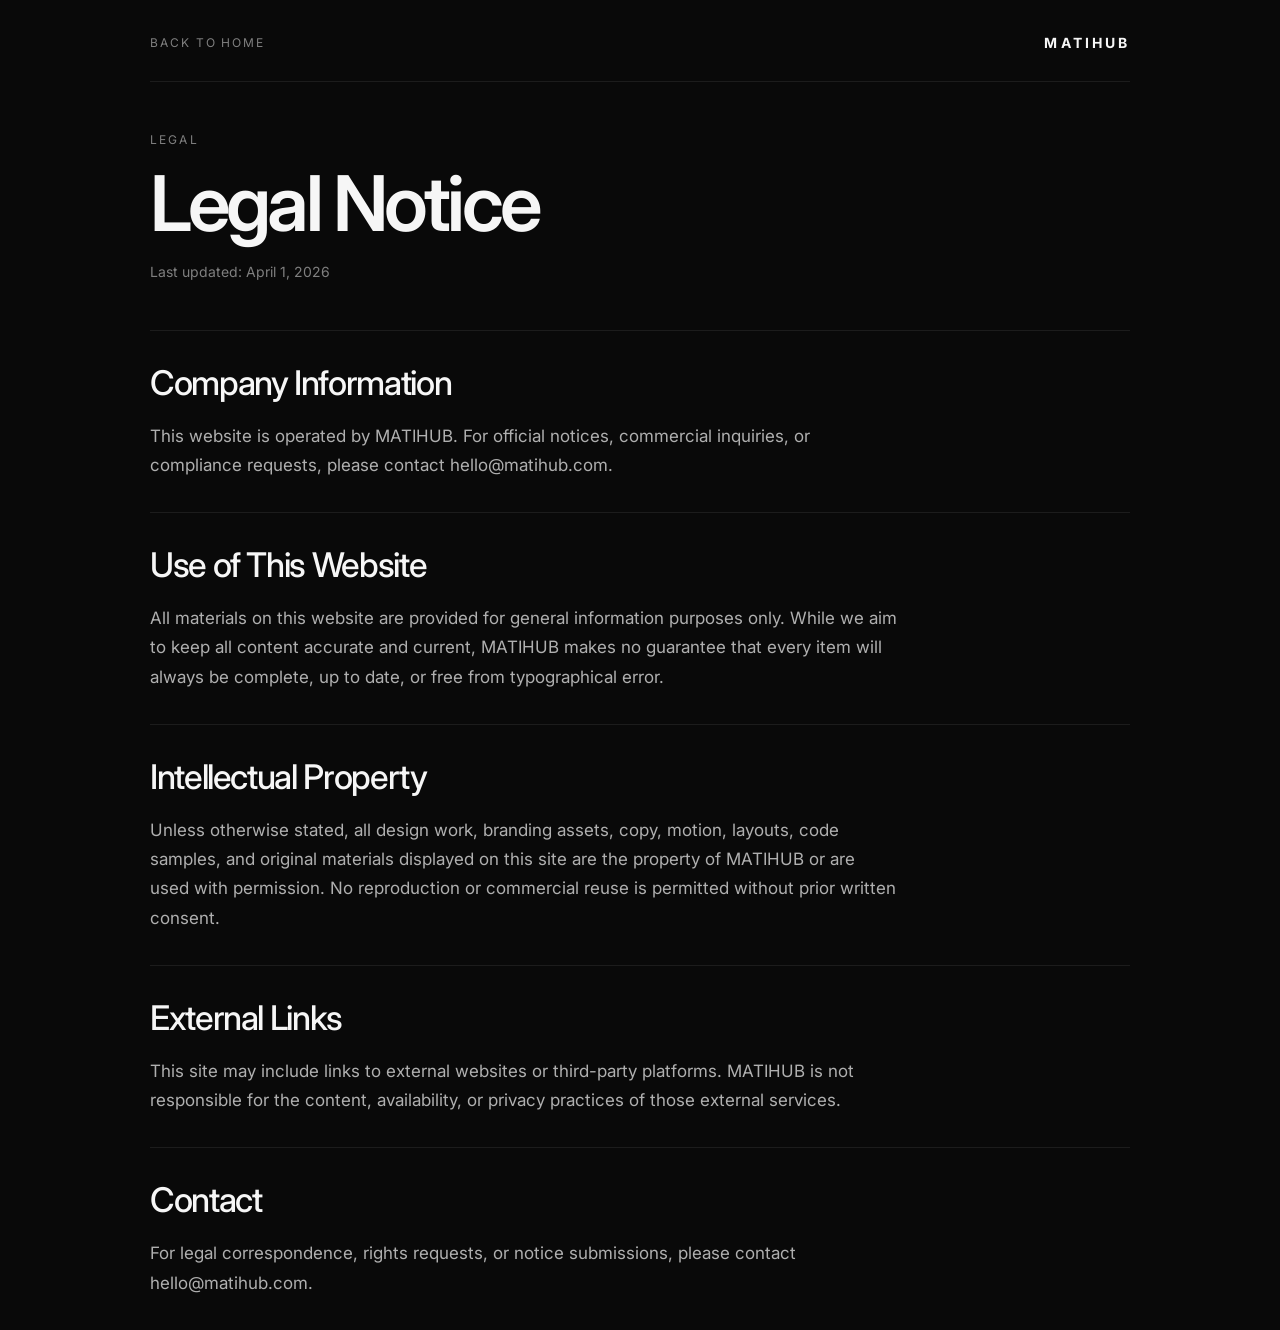
==== legal-notice.html @ 94ac6697 "Initial commit: MATIHUB website Static site for matihub.com - creative agency and production.  Co-Au" ====
<!DOCTYPE html>
<html lang="en">
<head>
  <meta charset="UTF-8">
  <meta name="viewport" content="width=device-width, initial-scale=1.0">
  <title>Legal Notice | MATIHUB</title>
  <meta name="description" content="Legal notice for MATIHUB.">
  <link rel="stylesheet" href="css/style.css?v=20260401-1">
  <link rel="preconnect" href="https://fonts.googleapis.com">
  <link rel="preconnect" href="https://fonts.gstatic.com" crossorigin>
  <link href="https://fonts.googleapis.com/css2?family=Inter:wght@300;400;500;600;700&display=swap" rel="stylesheet">
</head>
<body class="loaded">
  <div class="legal-page">
    <div class="legal-shell">
      <header class="legal-topbar">
        <a href="/index.html" class="legal-back">Back to home</a>
        <div class="legal-mark">MATIHUB</div>
      </header>

      <main class="legal-main">
        <span class="legal-eyebrow">Legal</span>
        <h1 class="legal-title">Legal Notice</h1>
        <p class="legal-updated">Last updated: April 1, 2026</p>

        <div class="legal-content">
          <section class="legal-section">
            <h2>Company Information</h2>
            <p>
              This website is operated by MATIHUB. For official notices, commercial
              inquiries, or compliance requests, please contact hello@matihub.com.
            </p>
          </section>

          <section class="legal-section">
            <h2>Use of This Website</h2>
            <p>
              All materials on this website are provided for general information
              purposes only. While we aim to keep all content accurate and current,
              MATIHUB makes no guarantee that every item will always be complete,
              up to date, or free from typographical error.
            </p>
          </section>

          <section class="legal-section">
            <h2>Intellectual Property</h2>
            <p>
              Unless otherwise stated, all design work, branding assets, copy,
              motion, layouts, code samples, and original materials displayed on
              this site are the property of MATIHUB or are used with permission.
              No reproduction or commercial reuse is permitted without prior
              written consent.
            </p>
          </section>

          <section class="legal-section">
            <h2>External Links</h2>
            <p>
              This site may include links to external websites or third-party
              platforms. MATIHUB is not responsible for the content, availability,
              or privacy practices of those external services.
            </p>
          </section>

          <section class="legal-section">
            <h2>Contact</h2>
            <p>
              For legal correspondence, rights requests, or notice submissions,
              please contact hello@matihub.com.
            </p>
          </section>
        </div>
      </main>
    </div>
  </div>
</body>
</html>
---- css/style.css ----
/* ============================================
   MATIHUB - Global Styles
   Dark premium creative agency theme
   ============================================ */

/* --- Reset & Base --- */
*, *::before, *::after {
  margin: 0;
  padding: 0;
  box-sizing: border-box;
}

:root {
  --bg: #090909;
  --text: #f6f6f6;
  --text-dim: rgba(246, 246, 246, 0.5);
  --text-dimmer: rgba(246, 246, 246, 0.25);
  --accent: #f6f6f6;
  --stripe-bg: #090909;
  --font-main: 'Inter', Arial, sans-serif;
  --nav-height: 148px;
  --ease: cubic-bezier(0.25, 0.1, 0.25, 1);
  --ease-out: cubic-bezier(0.16, 1, 0.3, 1);
}

html {
  scroll-behavior: smooth;
  -webkit-font-smoothing: antialiased;
  -moz-osx-font-smoothing: grayscale;
  overflow-x: hidden;
}

body {
  font-family: var(--font-main);
  background-color: var(--bg);
  color: var(--text);
  line-height: 1.5;
  overflow-x: hidden;
  opacity: 0;
  transition: opacity 0.6s var(--ease);
}

body.loaded {
  opacity: 1;
}

a {
  color: inherit;
  text-decoration: none;
}

img, video {
  display: block;
  max-width: 100%;
}

button {
  border: none;
  background: none;
  cursor: pointer;
  color: inherit;
  font-family: inherit;
}

::selection {
  background: rgba(246, 246, 246, 0.2);
  color: var(--text);
}

/* --- Page Loader --- */
.page-loader {
  position: fixed;
  inset: 0;
  z-index: 9999;
  background: var(--bg);
  display: flex;
  align-items: center;
  justify-content: center;
  transition: opacity 0.8s var(--ease), visibility 0.8s;
}

.page-loader.hidden {
  opacity: 0;
  visibility: hidden;
  pointer-events: none;
}

.loader-text {
  font-size: 32px;
  font-weight: 600;
  letter-spacing: 6px;
  text-transform: uppercase;
  animation: loaderPulse 1.2s ease-in-out infinite;
}

@keyframes loaderPulse {
  0%, 100% { opacity: 0.3; }
  50% { opacity: 1; }
}

/* ============================================
   Navigation
   ============================================ */
.nav {
  position: fixed;
  top: 0;
  left: 0;
  right: 0;
  z-index: 990;
  padding: 2px 8px 0;
  height: var(--nav-height);
  transition: background-color 0.4s var(--ease), box-shadow 0.4s var(--ease);
}

.nav__inner {
  max-width: 1400px;
  margin: 0 auto;
  height: 100%;
  display: flex;
  align-items: flex-start;
  justify-content: space-between;
}

.nav__logo {
  z-index: 1001;
  position: relative;
  display: block;
  width: 116px;
  height: 102px;
  background: #000;
  overflow: visible;
  flex: 0 0 auto;
}

.logo-mark {
  position: relative;
  display: block;
  width: 100%;
  height: 100%;
  transition: opacity 0.3s var(--ease);
}

.logo-mark:hover {
  opacity: 0.7;
}

.logo-mark__vertical {
  position: absolute;
  left: 27px;
  top: 35px;
  display: block;
  font-size: 14px;
  font-weight: 400;
  line-height: 0.78;
  letter-spacing: 0.015em;
  writing-mode: vertical-rl;
  transform: rotate(180deg);
}

.logo-mark__letters {
  position: absolute;
  left: 54px;
  top: 18px;
  display: flex;
  flex-direction: column;
  align-items: flex-start;
  gap: 0;
}

.logo-mark__letter {
  display: block;
  width: 41px;
  font-size: 50px;
  font-weight: 500;
  line-height: 0.72;
  letter-spacing: -0.1em;
  text-align: left;
}

.logo-mark__letter:last-child {
  width: 45px;
  margin-top: -4px;
}

.nav__menu {
  display: flex;
  gap: 40px;
  padding-top: 20px;
}

.nav__link {
  font-size: 14px;
  font-weight: 400;
  letter-spacing: -0.2px;
  position: relative;
  padding: 4px 0;
  transition: opacity 0.3s var(--ease);
}

.nav__link::after {
  content: '';
  position: absolute;
  bottom: 0;
  left: 0;
  width: 0;
  height: 1px;
  background: var(--text);
  transition: width 0.4s var(--ease-out);
}

.nav__link:hover::after {
  width: 100%;
}

.nav__link:hover {
  opacity: 0.7;
}

/* Burger */
.nav__burger {
  display: none;
  flex-direction: column;
  justify-content: center;
  gap: 6px;
  width: 30px;
  height: 30px;
  z-index: 1001;
}

.nav__burger span {
  display: block;
  width: 100%;
  height: 1.5px;
  background: var(--text);
  transition: transform 0.4s var(--ease-out), opacity 0.3s;
}

.nav__burger.active span:first-child {
  transform: translateY(3.75px) rotate(45deg);
}

.nav__burger.active span:last-child {
  transform: translateY(-3.75px) rotate(-45deg);
}

/* Mobile menu */
.mobile-menu {
  position: fixed;
  inset: 0;
  z-index: 1000;
  background: var(--bg);
  display: flex;
  align-items: center;
  justify-content: center;
  opacity: 0;
  visibility: hidden;
  transition: opacity 0.5s var(--ease-out), visibility 0.5s;
}

.mobile-menu.active {
  opacity: 1;
  visibility: visible;
}

.mobile-menu__inner {
  display: flex;
  flex-direction: column;
  align-items: center;
  gap: 24px;
}

.mobile-menu__link {
  font-size: 48px;
  font-weight: 500;
  letter-spacing: -1.5px;
  opacity: 0;
  transform: translateY(30px);
  transition: opacity 0.5s var(--ease-out), transform 0.5s var(--ease-out);
}

.mobile-menu.active .mobile-menu__link {
  opacity: 1;
  transform: translateY(0);
}

.mobile-menu.active .mobile-menu__link:nth-child(1) { transition-delay: 0.1s; }
.mobile-menu.active .mobile-menu__link:nth-child(2) { transition-delay: 0.15s; }
.mobile-menu.active .mobile-menu__link:nth-child(3) { transition-delay: 0.2s; }
.mobile-menu.active .mobile-menu__link:nth-child(4) { transition-delay: 0.25s; }

/* ============================================
   Hero Section
   ============================================ */
.hero {
  position: relative;
  width: 100%;
  height: 100vh;
  min-height: 550px;
  overflow: hidden;
  display: flex;
  align-items: center;
  justify-content: center;
}

.hero__video-wrap {
  position: absolute;
  inset: 0;
  z-index: 1;
}

.hero__video {
  width: 100%;
  height: 100%;
  object-fit: cover;
  opacity: 0;
  transition: opacity 1.5s var(--ease);
}

.hero__video.loaded {
  opacity: 1;
}

/* Vertical stripe bars - zebra/grid effect */
.hero__stripes {
  position: absolute;
  inset: 0;
  z-index: 2;
  pointer-events: none;
}

.stripe {
  position: absolute;
  top: 0;
  bottom: 0;
  width: 60px;
  background: var(--stripe-bg);
  transform: scaleY(1);
  transition: transform 1.2s var(--ease-out);
}

/* Position stripes across the viewport at intervals */
.stripe--1  { left: calc(50% - 600px); }
.stripe--2  { left: calc(50% - 540px + 15px); }
.stripe--3  { left: calc(50% - 470px); }
.stripe--4  { left: calc(50% - 400px + 10px); }
.stripe--5  { left: calc(50% - 330px); }
.stripe--6  { left: calc(50% - 260px + 5px); }
.stripe--7  { left: calc(50% - 190px); }
.stripe--8  { left: calc(50% - 120px + 10px); }
.stripe--9  { left: calc(50% - 55px); }
.stripe--10 { left: calc(50% + 10px); }
.stripe--11 { left: calc(50% + 75px); }
.stripe--12 { left: calc(50% + 140px + 5px); }
.stripe--13 { left: calc(50% + 210px); }
.stripe--14 { left: calc(50% + 275px + 10px); }
.stripe--15 { left: calc(50% + 345px); }
.stripe--16 { left: calc(50% + 415px + 5px); }
.stripe--17 { left: calc(50% + 480px); }
.stripe--18 { left: calc(50% + 545px + 10px); }
.stripe--19 { left: calc(50% - 665px); }
.stripe--20 { left: calc(50% + 615px); }

/* Staggered stripe animation on load */
.hero.animate-stripes .stripe {
  animation: stripeReveal 1.8s var(--ease-out) forwards;
}

.stripe--1  { animation-delay: 0.05s; }
.stripe--2  { animation-delay: 0.1s; }
.stripe--3  { animation-delay: 0.15s; }
.stripe--4  { animation-delay: 0.2s; }
.stripe--5  { animation-delay: 0.25s; }
.stripe--6  { animation-delay: 0.3s; }
.stripe--7  { animation-delay: 0.35s; }
.stripe--8  { animation-delay: 0.4s; }
.stripe--9  { animation-delay: 0.45s; }
.stripe--10 { animation-delay: 0.5s; }
.stripe--11 { animation-delay: 0.55s; }
.stripe--12 { animation-delay: 0.6s; }
.stripe--13 { animation-delay: 0.65s; }
.stripe--14 { animation-delay: 0.7s; }
.stripe--15 { animation-delay: 0.75s; }
.stripe--16 { animation-delay: 0.8s; }
.stripe--17 { animation-delay: 0.85s; }
.stripe--18 { animation-delay: 0.9s; }
.stripe--19 { animation-delay: 0s; }
.stripe--20 { animation-delay: 0.95s; }

@keyframes stripeReveal {
  0% {
    transform: scaleY(1);
    opacity: 1;
  }
  60% {
    opacity: 1;
  }
  100% {
    transform: scaleY(0);
    opacity: 0;
  }
}

/* After stripes open we add a subtle parallax stripe overlay */
.hero__stripes.revealed .stripe {
  transform: scaleY(0);
  opacity: 0;
}

.hero__content {
  position: relative;
  z-index: 3;
  text-align: center;
  padding: 0 20px;
}

.hero__title {
  font-size: clamp(48px, 10vw, 120px);
  font-weight: 700;
  letter-spacing: clamp(4px, 1.5vw, 16px);
  text-transform: uppercase;
  line-height: 1;
  opacity: 0;
  transform: translateY(40px);
  transition: opacity 1s var(--ease-out) 1.2s, transform 1s var(--ease-out) 1.2s;
}

.hero.visible .hero__title {
  opacity: 1;
  transform: translateY(0);
}

.hero__subtitle {
  font-size: clamp(12px, 1.5vw, 16px);
  font-weight: 300;
  letter-spacing: 3px;
  margin-top: 20px;
  opacity: 0;
  transform: translateY(20px);
  transition: opacity 0.8s var(--ease-out) 1.6s, transform 0.8s var(--ease-out) 1.6s;
}

.hero.visible .hero__subtitle {
  opacity: 0.7;
  transform: translateY(0);
}

/* Scroll indicator */
.hero__scroll-indicator {
  position: absolute;
  bottom: 40px;
  left: 50%;
  transform: translateX(-50%);
  z-index: 3;
  opacity: 0;
  transition: opacity 1s var(--ease) 2.2s;
}

.hero.visible .hero__scroll-indicator {
  opacity: 0.5;
}

.scroll-line {
  width: 1px;
  height: 60px;
  background: linear-gradient(to bottom, var(--text), transparent);
  animation: scrollPulse 2s ease-in-out infinite;
}

@keyframes scrollPulse {
  0%, 100% {
    transform: scaleY(1);
    opacity: 0.5;
  }
  50% {
    transform: scaleY(0.5);
    opacity: 1;
  }
}

/* ============================================
   About Section
   ============================================ */
.about {
  position: relative;
  padding: 160px 40px;
  min-height: 100vh;
  display: flex;
  align-items: center;
}

.about__container {
  max-width: none;
  width: 100%;
}

.about__badge {
  display: inline-block;
  padding: 8px 20px;
  border: 1px solid rgba(246, 246, 246, 0.15);
  border-radius: 100px;
  font-size: 12px;
  letter-spacing: 0.5px;
  color: var(--text-dim);
  margin-bottom: 60px;
}

.about__headline {
  font-size: clamp(48px, 8vw, 128px);
  font-weight: 700;
  line-height: 0.9;
  letter-spacing: -0.04em;
  max-width: 100%;
  margin-bottom: 36px;
}

.about__corner {
  position: absolute;
  bottom: 60px;
  right: 40px;
  text-align: right;
  max-width: 440px;
}

.about__corner-title {
  font-size: clamp(24px, 2.4vw, 36px);
  font-weight: 400;
  line-height: 1.02;
  letter-spacing: -0.03em;
  margin-bottom: 10px;
  color: var(--text);
}

.about__corner-sub {
  display: block;
  font-size: clamp(14px, 1.2vw, 18px);
  letter-spacing: 0.28em;
  text-transform: uppercase;
  color: var(--text-dim);
}

.about__tagline {
  font-size: clamp(20px, 3vw, 30px);
  font-weight: 300;
  letter-spacing: -0.5px;
  color: var(--text-dim);
  max-width: 700px;
  margin-bottom: 60px;
}

.about__cta {
  margin-bottom: 80px;
}

.about__worldwide {
  font-size: 14px;
  letter-spacing: -0.2px;
  color: var(--text-dim);
}

/* Buttons */
.btn {
  display: inline-block;
  font-family: var(--font-main);
  font-size: 14px;
  font-weight: 400;
  letter-spacing: 0.5px;
  cursor: pointer;
  transition: all 0.4s var(--ease-out);
}

.btn--primary {
  padding: 14px 40px;
  background: var(--text);
  color: var(--bg);
  border-radius: 100px;
}

.btn--primary:hover {
  background: rgba(246, 246, 246, 0.85);
  transform: translateY(-2px);
}

.btn--outline {
  padding: 14px 40px;
  border: 1px solid rgba(246, 246, 246, 0.3);
  border-radius: 100px;
  color: var(--text);
}

.btn--outline:hover {
  border-color: var(--text);
  background: rgba(246, 246, 246, 0.05);
}

/* ============================================
   Works Section
   ============================================ */
.works {
  padding: 120px 40px;
}

.works__container {
  max-width: 1200px;
  margin: 0 auto;
}

.works__title {
  font-size: clamp(14px, 2.2vw, 24px);
  font-weight: 700;
  letter-spacing: clamp(1.5px, 0.25vw, 3px);
  text-transform: uppercase;
  margin-bottom: 60px;
}

.works__grid {
  display: grid;
  grid-template-columns: repeat(3, 1fr);
  gap: 24px;
}

.work-card {
  display: block;
  position: relative;
  overflow: hidden;
  border-radius: 8px;
  cursor: pointer;
  aspect-ratio: 16 / 10;
}

.work-card__media {
  position: relative;
  width: 100%;
  height: 100%;
  overflow: hidden;
}

.work-card__img {
  width: 100%;
  height: 100%;
  object-fit: cover;
  transition: transform 0.6s var(--ease-out), opacity 0.5s var(--ease);
}

.work-card__video {
  position: absolute;
  inset: 0;
  width: 100%;
  height: 100%;
  object-fit: cover;
  opacity: 0;
  transition: opacity 0.5s var(--ease);
}

.work-card:hover .work-card__img {
  transform: scale(1.05);
  opacity: 0;
}

.work-card:hover .work-card__video {
  opacity: 1;
}

.work-card__info {
  position: absolute;
  bottom: 0;
  left: 0;
  right: 0;
  padding: 24px;
  background: linear-gradient(transparent, rgba(0,0,0,0.8));
  transform: translateY(10px);
  opacity: 0;
  transition: transform 0.4s var(--ease-out), opacity 0.4s var(--ease);
}

.work-card:hover .work-card__info {
  transform: translateY(0);
  opacity: 1;
}

.work-card__name {
  font-size: 18px;
  font-weight: 600;
  letter-spacing: -0.3px;
  margin-bottom: 4px;
}

.work-card__type {
  font-size: 12px;
  font-weight: 300;
  color: var(--text-dim);
  letter-spacing: 0.5px;
  text-transform: uppercase;
}

.works__all {
  text-align: center;
  margin-top: 60px;
}

/* ============================================
   Philosophy Section
   ============================================ */
.philosophy {
  padding: 140px 40px;
}

.philosophy__container {
  max-width: 1220px;
  margin: 0 auto;
}

.philosophy__intro {
  max-width: 1220px;
  margin-left: auto;
  margin-right: auto;
  margin-bottom: 72px;
  display: flex;
  flex-direction: column;
  align-items: center;
}

.philosophy__eyebrow {
  display: inline-block;
  margin-bottom: 26px;
  font-size: clamp(14px, 2.2vw, 24px);
  font-weight: 700;
  letter-spacing: clamp(1.5px, 0.25vw, 3px);
  text-transform: uppercase;
  color: var(--text);
  align-self: flex-start;
}

.philosophy__title {
  font-size: clamp(40px, 6vw, 72px);
  font-weight: 600;
  line-height: 1.05;
  letter-spacing: -3px;
  max-width: none;
  white-space: normal;
  color: var(--text);
}

.discipline-system {
  display: grid;
  grid-template-columns: minmax(280px, 420px) minmax(0, 1fr);
  gap: 64px;
  align-items: stretch;
}

.discipline-system__nav {
  display: flex;
  flex-direction: column;
  border-top: 1px solid rgba(246, 246, 246, 0.09);
}

.discipline-system__nav:hover .discipline-trigger {
  opacity: 0.5;
}

.discipline-trigger {
  position: relative;
  display: flex;
  align-items: baseline;
  gap: 18px;
  width: 100%;
  padding: 24px 0 24px 20px;
  border: 0;
  border-bottom: 1px solid rgba(246, 246, 246, 0.09);
  background: transparent;
  color: rgba(246, 246, 246, 0.48);
  text-align: left;
  transition:
    color 0.28s var(--ease),
    opacity 0.28s var(--ease),
    background-color 0.28s var(--ease);
}

.discipline-trigger::before {
  content: "";
  position: absolute;
  left: 0;
  top: 18px;
  bottom: 18px;
  width: 1px;
  background: rgba(246, 246, 246, 0.2);
  opacity: 0.32;
  transform: scaleY(0.28);
  transform-origin: center;
  transition:
    transform 0.28s var(--ease-out),
    opacity 0.28s var(--ease),
    background-color 0.28s var(--ease);
}

.discipline-trigger::after {
  content: "";
  position: absolute;
  inset: 8px 0;
  background: linear-gradient(90deg, rgba(246, 246, 246, 0.05), transparent 70%);
  opacity: 0;
  transition: opacity 0.28s var(--ease);
  pointer-events: none;
}

.discipline-trigger:hover,
.discipline-trigger:focus-visible,
.discipline-trigger.is-active {
  opacity: 1 !important;
  color: var(--text);
}

.discipline-trigger:hover::before,
.discipline-trigger:focus-visible::before,
.discipline-trigger.is-active::before {
  opacity: 1;
  transform: scaleY(1);
  background: rgba(246, 246, 246, 0.9);
}

.discipline-trigger:hover::after,
.discipline-trigger:focus-visible::after,
.discipline-trigger.is-active::after {
  opacity: 1;
}

.discipline-trigger:focus-visible {
  outline: 1px solid rgba(246, 246, 246, 0.55);
  outline-offset: 6px;
}

.discipline-trigger__number {
  flex: 0 0 auto;
  min-width: 28px;
  font-size: 11px;
  letter-spacing: 0.18em;
  text-transform: uppercase;
  color: rgba(246, 246, 246, 0.34);
  transition: color 0.28s var(--ease);
}

.discipline-trigger__title {
  font-size: clamp(23px, 2vw, 31px);
  font-weight: 500;
  letter-spacing: -0.045em;
  line-height: 1;
}

.discipline-trigger.is-active .discipline-trigger__number,
.discipline-trigger:hover .discipline-trigger__number,
.discipline-trigger:focus-visible .discipline-trigger__number {
  color: rgba(246, 246, 246, 0.62);
}

.discipline-system__panel-wrap {
  position: relative;
  min-height: 100%;
  padding-top: 0;
  overflow: hidden;
}

.discipline-panels-track {
  position: relative;
}

.discipline-system__kicker {
  position: absolute;
  inset: 0;
  z-index: 0;
  font-size: clamp(40px, 6vw, 72px);
  font-weight: 600;
  line-height: 0.88;
  letter-spacing: -3px;
  color: var(--text);
  transition:
    filter 0.3s var(--ease),
    opacity 0.3s var(--ease),
    transform 0.3s var(--ease);
}

.discipline-system__panel-wrap.has-active-panel .discipline-system__kicker {
  opacity: 0.28;
  filter: blur(7px);
  transform: translateY(6px);
}

.discipline-system__kicker-word {
  position: absolute;
  display: block;
  white-space: nowrap;
}

.discipline-system__kicker-word--results {
  top: 18%;
  left: 50%;
  transform: translateX(-50%);
  text-align: center;
}

.discipline-system__kicker-word--that {
  top: 50%;
  left: 50%;
  transform: translate(-50%, -50%);
  text-align: center;
}

.discipline-system__kicker-word--last {
  left: 50%;
  top: 82%;
  transform: translate(-50%, -100%);
  text-align: center;
}

.discipline-panel {
  position: relative;
  z-index: 1;
  max-width: 720px;
  margin-top: 28px;
  opacity: 0;
  transform: translateY(14px);
  transition: opacity 0.3s var(--ease), transform 0.3s var(--ease);
}

.discipline-panel.is-active {
  opacity: 1;
  transform: translateY(0);
}

.discipline-carousel-dots {
  display: none;
}

.discipline-panel__number {
  display: inline-block;
  margin-bottom: 18px;
  font-size: 11px;
  letter-spacing: 0.22em;
  text-transform: uppercase;
  color: rgba(246, 246, 246, 0.34);
}

.discipline-panel__title {
  max-width: 12ch;
  font-size: clamp(34px, 4vw, 66px);
  font-weight: 500;
  line-height: 0.95;
  letter-spacing: -0.055em;
  color: var(--text);
}

.discipline-panel__description {
  max-width: 62ch;
  margin-top: 28px;
  font-size: clamp(17px, 1.5vw, 22px);
  line-height: 1.62;
  letter-spacing: -0.015em;
  color: rgba(246, 246, 246, 0.62);
}

/* ============================================
   Contacts Section
   ============================================ */
.contacts {
  padding: 160px 40px;
  min-height: 80vh;
  display: flex;
  align-items: center;
}

.contacts__container {
  max-width: 1100px;
  margin: 0 auto;
  width: 100%;
  display: grid;
  grid-template-columns: 1fr 1fr;
  gap: 80px;
  align-items: start;
}

.contacts__title {
  font-size: clamp(40px, 6vw, 72px);
  font-weight: 600;
  letter-spacing: -3px;
  line-height: 1.05;
  margin-bottom: 24px;
}

.contacts__eyebrow {
  display: inline-block;
  margin-bottom: 30px;
  font-size: clamp(14px, 2.2vw, 24px);
  font-weight: 700;
  letter-spacing: clamp(1.5px, 0.25vw, 3px);
  text-transform: uppercase;
  color: var(--text);
}

.contacts__location {
  font-size: 14px;
  color: var(--text-dim);
  letter-spacing: -0.2px;
}

.contacts__cta {
  margin-top: 28px;
}

.contacts__right {
  padding-top: 72px;
}

.contacts__item {
  padding: 24px 0;
  border-bottom: 1px solid rgba(246, 246, 246, 0.08);
}

.contacts__item:first-child {
  border-top: 1px solid rgba(246, 246, 246, 0.08);
}

.contacts__label {
  display: block;
  font-size: 11px;
  font-weight: 400;
  letter-spacing: 1px;
  text-transform: uppercase;
  color: var(--text-dimmer);
  margin-bottom: 8px;
}

.contacts__value {
  font-size: 20px;
  font-weight: 400;
  letter-spacing: -0.5px;
}

.contacts__value--link {
  position: relative;
  transition: opacity 0.3s var(--ease);
}

.contacts__value--link::after {
  content: '';
  position: absolute;
  bottom: -2px;
  left: 0;
  width: 0;
  height: 1px;
  background: var(--text);
  transition: width 0.4s var(--ease-out);
}

.contacts__value--link:hover::after {
  width: 100%;
}

.contacts__value--link:hover {
  opacity: 0.7;
}

/* ============================================
   Footer
   ============================================ */
.footer {
  padding: 40px;
  border-top: 1px solid rgba(246, 246, 246, 0.06);
}

.footer__container {
  max-width: 1400px;
  margin: 0 auto;
  display: flex;
  align-items: center;
  justify-content: space-between;
}

.footer__location {
  display: flex;
  flex-direction: column;
  gap: 4px;
  font-size: 16px;
  line-height: 1.35;
  color: var(--text);
}

.footer__nav {
  display: flex;
}

.footer__nav-links {
  display: flex;
  align-items: flex-end;
  gap: 32px;
}

.footer__nav-group {
  display: flex;
  flex-direction: column;
  align-items: center;
  gap: 10px;
}

.footer__nav-label {
  font-size: 11px;
  font-weight: 400;
  letter-spacing: 0.18em;
  text-transform: uppercase;
  color: var(--text-dimmer);
}

.footer__link {
  font-size: 13px;
  font-weight: 400;
  letter-spacing: -0.2px;
  color: var(--text-dim);
  transition: color 0.3s var(--ease);
}

.footer__link:hover {
  color: var(--text);
}

.footer__credit {
  font-size: 15px;
  color: var(--text);
  letter-spacing: -0.1px;
}

/* ============================================
   Legal Pages
   ============================================ */
.legal-page {
  min-height: 100vh;
  padding: 32px;
}

.legal-shell {
  max-width: 980px;
  margin: 0 auto;
}

.legal-topbar {
  display: flex;
  align-items: center;
  justify-content: space-between;
  gap: 24px;
  padding-bottom: 28px;
}

.legal-back {
  font-size: 12px;
  letter-spacing: 0.16em;
  text-transform: uppercase;
  color: var(--text-dim);
}

.legal-back:hover {
  color: var(--text);
}

.legal-mark {
  font-size: 14px;
  font-weight: 700;
  letter-spacing: 0.22em;
  text-transform: uppercase;
  color: var(--text);
}

.legal-main {
  border-top: 1px solid rgba(246, 246, 246, 0.08);
  padding-top: 44px;
}

.legal-eyebrow {
  display: inline-block;
  margin-bottom: 18px;
  font-size: 12px;
  letter-spacing: 0.18em;
  text-transform: uppercase;
  color: var(--text-dim);
}

.legal-title {
  max-width: 12ch;
  font-size: clamp(42px, 6vw, 78px);
  font-weight: 600;
  line-height: 0.96;
  letter-spacing: -0.05em;
}

.legal-updated {
  margin-top: 20px;
  font-size: 14px;
  color: var(--text-dim);
}

.legal-content {
  display: grid;
  gap: 32px;
  margin-top: 48px;
}

.legal-section {
  padding-top: 26px;
  border-top: 1px solid rgba(246, 246, 246, 0.08);
}

.legal-section h2 {
  margin-bottom: 14px;
  font-size: clamp(24px, 2.8vw, 34px);
  font-weight: 500;
  letter-spacing: -0.04em;
}

.legal-section p,
.legal-section li {
  max-width: 68ch;
  font-size: 17px;
  line-height: 1.72;
  color: rgba(246, 246, 246, 0.7);
}

.legal-section ul {
  display: grid;
  gap: 10px;
  padding-left: 20px;
}

/* ============================================
   Scroll Animations
   ============================================ */
[data-animate] {
  opacity: 0;
  transform: translateY(40px);
  transition: opacity 0.8s var(--ease-out), transform 0.8s var(--ease-out);
}

[data-animate].visible {
  opacity: 1;
  transform: translateY(0);
}

[data-animate][data-delay="200"] { transition-delay: 0.2s; }
[data-animate][data-delay="400"] { transition-delay: 0.4s; }
[data-animate][data-delay="600"] { transition-delay: 0.6s; }
[data-animate][data-delay="800"] { transition-delay: 0.8s; }
[data-animate][data-delay="1000"] { transition-delay: 1s; }

/* ============================================
   Responsive
   ============================================ */
@media (max-width: 1200px) {
  .works__grid {
    grid-template-columns: repeat(2, 1fr);
  }
}

@media (max-width: 960px) {
  .nav { padding: 0 24px; }

  .nav__menu {
    display: none;
  }

  .nav__burger {
    display: flex;
  }

  .about { padding: 120px 24px; }
  .works { padding: 80px 24px; }
  .philosophy { padding: 96px 24px; }
  .contacts { padding: 120px 24px; }

  .contacts__container {
    grid-template-columns: 1fr;
    gap: 60px;
  }

  .discipline-system {
    grid-template-columns: 1fr;
    gap: 28px;
  }

  .discipline-system__panel-wrap {
    min-height: 320px;
    padding-top: 0;
  }

  .discipline-panels-track {
    position: relative;
  }

  .discipline-panel__title {
    max-width: 14ch;
    font-size: clamp(30px, 5vw, 48px);
  }

  .discipline-panel__description {
    max-width: 56ch;
  }

  .discipline-trigger {
    padding: 20px 0 20px 18px;
  }

  .discipline-trigger__title {
    font-size: clamp(21px, 3.2vw, 28px);
  }

  .discipline-system__kicker {
    font-size: clamp(34px, 7vw, 56px);
  }

  .footer__nav {
    display: none;
  }
}

@media (max-width: 640px) {
  .works__grid {
    grid-template-columns: 1fr;
    gap: 16px;
  }

  .hero__title {
    letter-spacing: 2px;
  }

  .about__headline {
    font-size: clamp(42px, 10vw, 72px);
    line-height: 0.94;
    letter-spacing: -0.03em;
  }

  .contacts__title {
    letter-spacing: -1.5px;
  }

  .mobile-menu__link {
    font-size: 36px;
  }

  .stripe {
    width: 30px;
  }

  .discipline-system {
    gap: 22px;
  }

  .discipline-system__nav {
    border-top-color: rgba(246, 246, 246, 0.07);
    overflow-x: auto;
    overflow-y: hidden;
    scrollbar-width: none;
  }

  .discipline-system__nav::-webkit-scrollbar {
    display: none;
  }

  .discipline-trigger {
    flex: 0 0 auto;
    gap: 12px;
    padding: 16px 0 16px 14px;
    min-width: max-content;
  }

  .discipline-trigger::before {
    top: 14px;
    bottom: 14px;
  }

  .discipline-trigger__number {
    min-width: 22px;
    font-size: 10px;
  }

  .discipline-trigger__title {
    font-size: 18px;
    line-height: 1.05;
  }

  .discipline-system__panel-wrap {
    min-height: 260px;
    overflow: hidden;
  }

  .discipline-system__kicker {
    font-size: 28px;
    letter-spacing: -1.5px;
  }

  .discipline-panels-track {
    display: flex;
    transition: transform 0.32s var(--ease-out);
    will-change: transform;
  }

  .discipline-panel {
    flex: 0 0 100%;
    max-width: none;
    margin-top: 12px;
    padding-right: 8px;
    opacity: 1;
    transform: none;
    transition: none;
  }

  .discipline-panel.is-active {
    opacity: 1;
    transform: none;
  }

  .discipline-system__kicker-word--results {
    top: 18%;
  }

  .discipline-system__kicker-word--that {
    top: 50%;
  }

  .discipline-system__kicker-word--last {
    top: 82%;
  }

  .discipline-panel {
    margin-top: 12px;
  }

  .discipline-panel__title {
    font-size: 24px;
    max-width: 12ch;
  }

  .discipline-panel__description {
    margin-top: 16px;
    font-size: 15px;
    line-height: 1.55;
  }

  .discipline-carousel-dots {
    position: relative;
    z-index: 2;
    display: flex;
    justify-content: center;
    gap: 8px;
    margin-top: 18px;
  }

  .discipline-carousel-dot {
    width: 6px;
    height: 6px;
    border-radius: 999px;
    background: rgba(246, 246, 246, 0.24);
    transition: background-color 0.28s var(--ease), transform 0.28s var(--ease);
  }

  .discipline-carousel-dot.is-active {
    background: rgba(246, 246, 246, 0.88);
    transform: scale(1.15);
  }
}

@media (max-width: 480px) {
  .nav {
    padding: 16px 16px 0;
    height: 108px;
  }
  .about { padding: 100px 16px; }
  .works { padding: 60px 16px; }
  .philosophy { padding: 72px 16px; }
  .contacts { padding: 100px 16px; }
  .footer { padding: 30px 16px; }

  .nav__logo {
    width: 108px;
    height: 92px;
  }

  .logo-mark__vertical {
    left: 24px;
    top: 30px;
    font-size: 12px;
  }

  .logo-mark__letters {
    left: 50px;
    top: 22px;
  }

  .logo-mark__letter {
    font-size: 48px;
  }

  .about__badge {
    font-size: 11px;
    padding: 6px 14px;
  }

  .about__headline {
    font-size: 34px;
    line-height: 0.96;
  }

  .philosophy__intro {
    margin-bottom: 44px;
  }

  .philosophy__title {
    font-size: 28px;
    max-width: 9ch;
    white-space: normal;
    text-align: left;
  }

  .discipline-trigger {
    gap: 10px;
    padding: 14px 0 14px 12px;
  }

  .discipline-trigger__number {
    min-width: 20px;
    font-size: 9px;
  }

  .discipline-trigger__title {
    font-size: 16px;
  }

  .discipline-system__panel-wrap {
    min-height: 220px;
  }

  .discipline-panel__title {
    font-size: 21px;
  }

  .discipline-panel__description {
    margin-top: 14px;
    font-size: 14px;
    line-height: 1.5;
  }

  .discipline-system__kicker {
    font-size: 21px;
    letter-spacing: -1px;
  }

  .discipline-panel {
    padding-right: 0;
  }

  .discipline-system__kicker-word--results {
    top: 20%;
  }

  .discipline-system__kicker-word--that {
    top: 50%;
    left: 50%;
  }

  .discipline-system__kicker-word--last {
    left: 50%;
    top: 80%;
  }

  .contacts__title {
    font-size: 36px;
  }
}
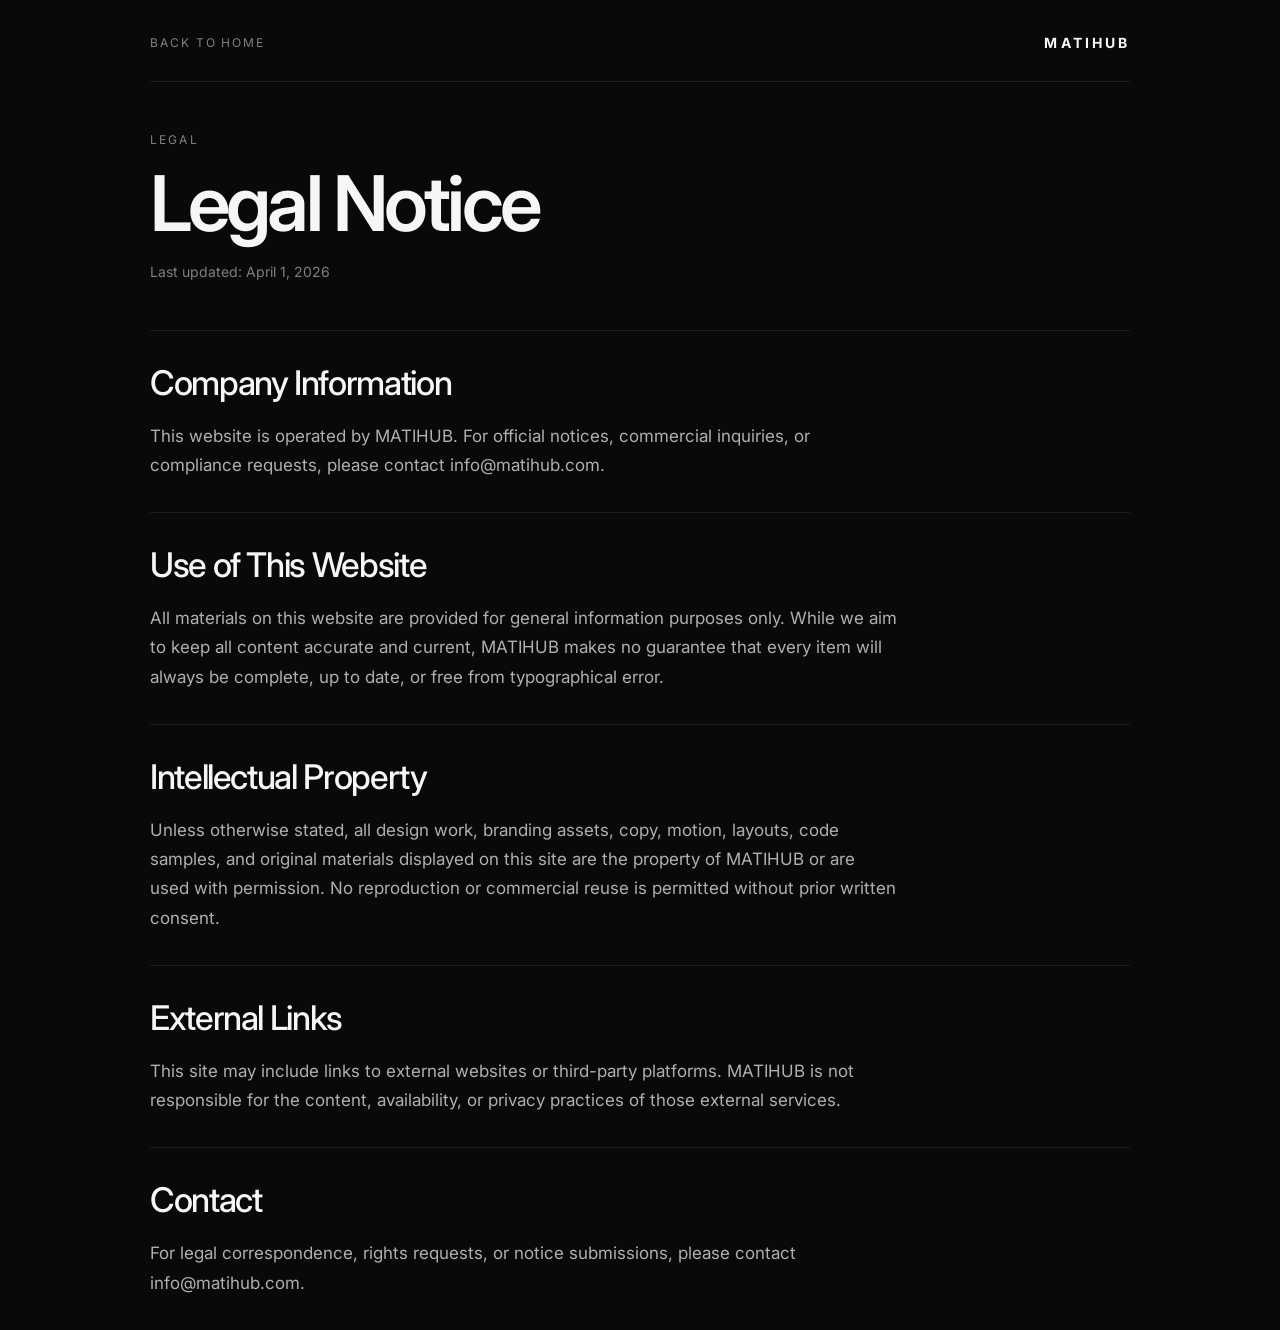
==== commit 6bfca525: "Update email to info@matihub.com and revise footer - Change all contact emails from hello@matihub.co" ====
--- a/legal-notice.html
+++ b/legal-notice.html
@@ -28,7 +28,7 @@
             <h2>Company Information</h2>
             <p>
               This website is operated by MATIHUB. For official notices, commercial
-              inquiries, or compliance requests, please contact hello@matihub.com.
+              inquiries, or compliance requests, please contact info@matihub.com.
             </p>
           </section>
 
@@ -66,7 +66,7 @@
             <h2>Contact</h2>
             <p>
               For legal correspondence, rights requests, or notice submissions,
-              please contact hello@matihub.com.
+              please contact info@matihub.com.
             </p>
           </section>
         </div>
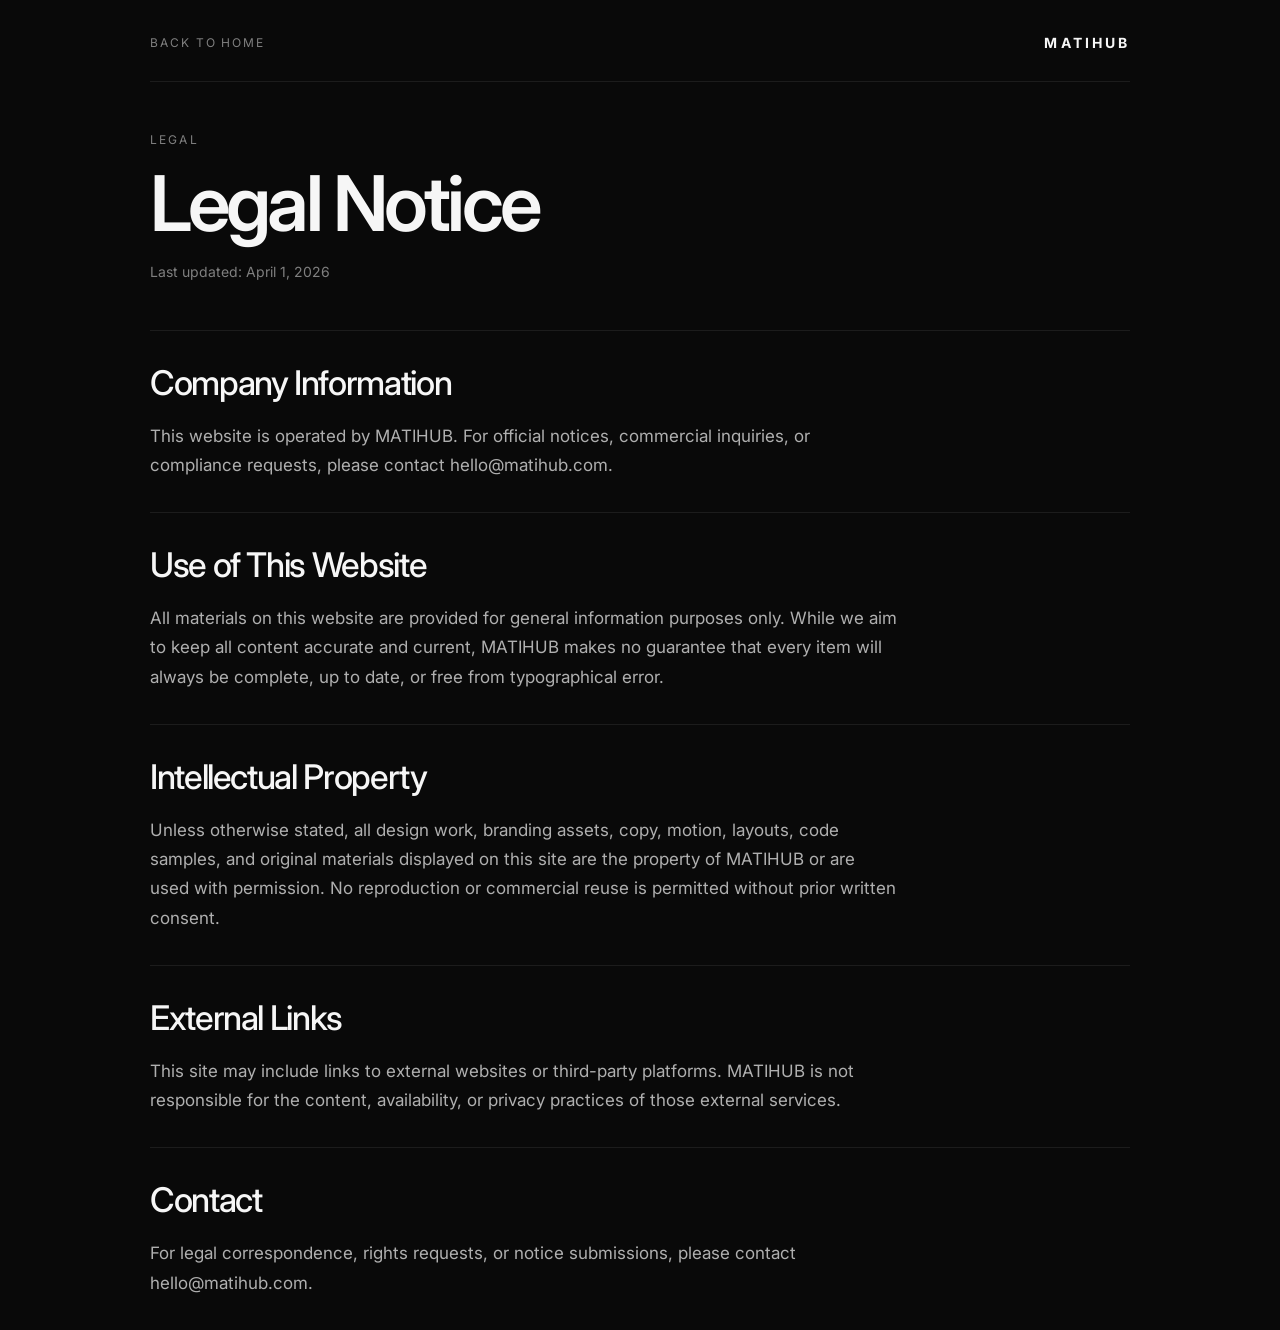
==== commit bdb959a6: "Revert "Update email to info@matihub.com and revise footer" This reverts commit 6bfca525a8eb758ab5a6" ====
--- a/legal-notice.html
+++ b/legal-notice.html
@@ -28,7 +28,7 @@
             <h2>Company Information</h2>
             <p>
               This website is operated by MATIHUB. For official notices, commercial
-              inquiries, or compliance requests, please contact info@matihub.com.
+              inquiries, or compliance requests, please contact hello@matihub.com.
             </p>
           </section>
 
@@ -66,7 +66,7 @@
             <h2>Contact</h2>
             <p>
               For legal correspondence, rights requests, or notice submissions,
-              please contact info@matihub.com.
+              please contact hello@matihub.com.
             </p>
           </section>
         </div>
